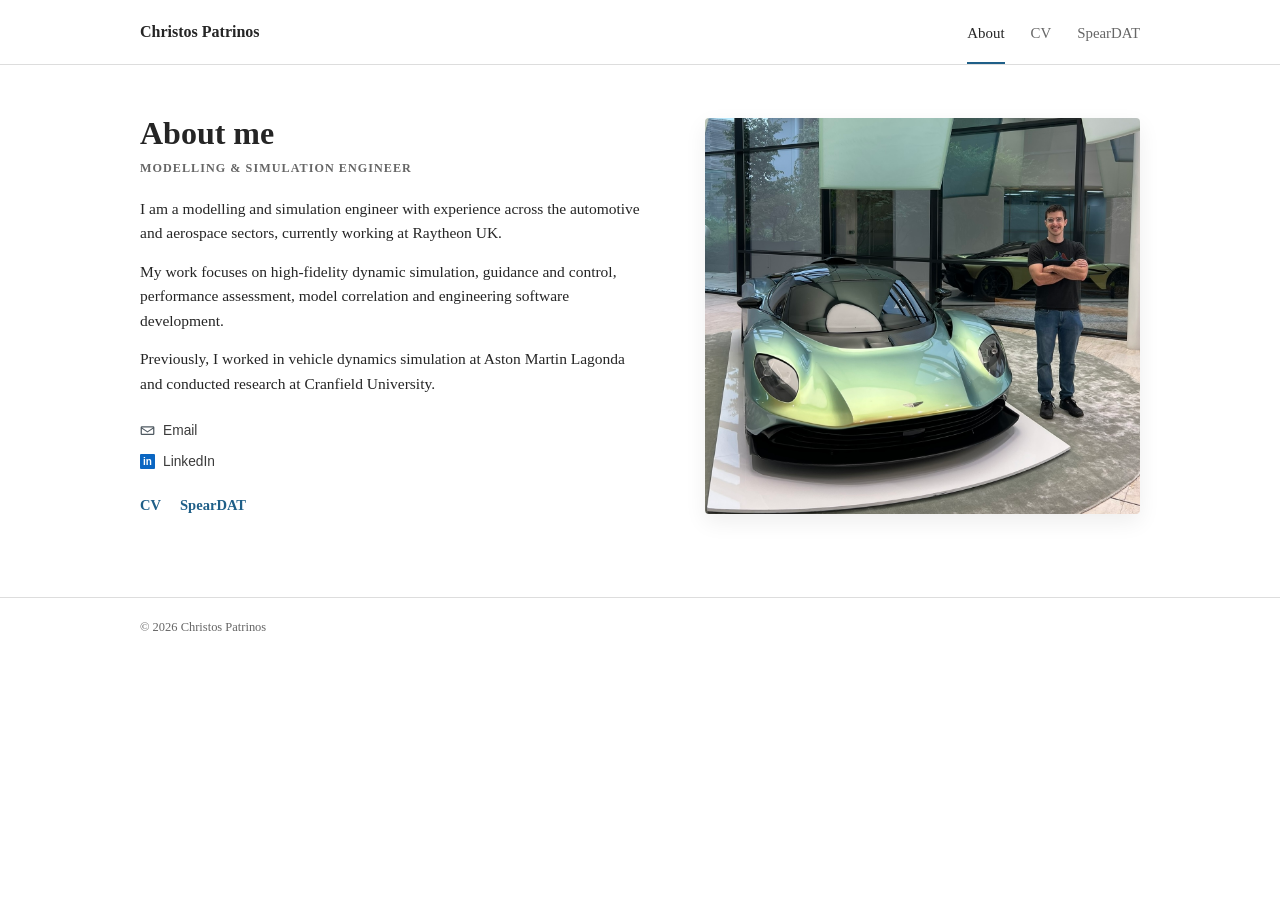
==== index.html @ 9a6ac619 "Initial personal website" ====
<!DOCTYPE html>
<html lang="en">
<head>
  <meta charset="UTF-8">
  <meta name="viewport" content="width=device-width, initial-scale=1.0">
  <title>Christos Patrinos</title>
  <meta
    name="description"
    content="Christos Patrinos — modelling and simulation engineer with experience across automotive and aerospace engineering."
  >
  <link rel="stylesheet" href="assets/css/style.css">
</head>

<body>
  <header class="site-header">
    <div class="container nav-container">
      <a class="site-name" href="/">Christos Patrinos</a>

      <nav aria-label="Primary navigation">
        <a class="active" href="/" aria-current="page">About</a>
        <a href="/cv/">CV</a>
        <a href="/speardat/">SpearDAT</a>
      </nav>
    </div>
  </header>

  <main class="container">
    <section class="hero">
      <div class="hero-text">
        <h1>About me</h1>
        <p class="eyebrow">Modelling &amp; Simulation Engineer</p>

        <p>
          I am a modelling and simulation engineer with experience across the
          automotive and aerospace sectors, currently working at Raytheon UK.
        </p>

        <p>
          My work focuses on high-fidelity dynamic simulation, guidance and
          control, performance assessment, model correlation and engineering
          software development.
        </p>

        <p>
          Previously, I worked in vehicle dynamics simulation at Aston Martin
          Lagonda and conducted research at Cranfield University.
        </p>

        <div class="contact-links">
          <a
            class="contact-link"
            href="mailto:christos.patrinos@outlook.com"
            aria-label="Email Christos Patrinos"
          >
            <span class="icon-box icon-email" aria-hidden="true">
              <svg viewBox="0 0 24 24">
                <path d="M3 5h18a2 2 0 0 1 2 2v10a2 2 0 0 1-2 2H3a2 2 0 0 1-2-2V7a2 2 0 0 1 2-2zm0 2 9 6 9-6H3zm18 10V9.35l-8.45 5.63a1 1 0 0 1-1.1 0L3 9.35V17h18z"/>
              </svg>
            </span>
            Email
          </a>

          <a
            class="contact-link"
            href="https://www.linkedin.com/in/christos-patrinos/"
            target="_blank"
            rel="noopener noreferrer"
            aria-label="Christos Patrinos on LinkedIn"
          >
            <span class="linkedin-badge" aria-hidden="true">in</span>
            LinkedIn
          </a>
        </div>

        <div class="quick-links">
          <a href="/cv/">CV</a>
          <a href="/speardat/">SpearDAT</a>
        </div>
      </div>

      <div class="hero-image">
        <img src="assets/images/profile.jpeg" alt="">
      </div>
    </section>
  </main>

  <footer class="site-footer">
    <div class="container">© 2026 Christos Patrinos</div>
  </footer>
</body>
</html>
---- assets/css/style.css ----
:root {
  --text: #252525;
  --muted: #666666;
  --border: #dddddd;
  --accent: #1f5f88;
  --accent-dark: #174866;
  --soft: #f7f8f9;
  --background: #ffffff;
  --linkedin: #0a66c2;
  --max-width: 1000px;
}

* {
  box-sizing: border-box;
}

html {
  scroll-behavior: smooth;
}

body {
  margin: 0;
  background: var(--background);
  color: var(--text);
  font-family: Georgia, "Times New Roman", serif;
  font-size: 15.5px;
  line-height: 1.58;
}

a {
  color: var(--accent);
}

.container {
  width: min(calc(100% - 40px), var(--max-width));
  margin: 0 auto;
}

.site-header {
  margin-bottom: 42px;
  border-bottom: 1px solid var(--border);
}

.nav-container {
  display: flex;
  min-height: 64px;
  align-items: center;
  justify-content: space-between;
}

.site-name {
  color: var(--text);
  font-size: 1rem;
  font-weight: 700;
  text-decoration: none;
}

nav {
  display: flex;
  gap: 26px;
}

nav a {
  position: relative;
  padding: 21px 0 18px;
  color: var(--muted);
  font-size: 0.93rem;
  text-decoration: none;
}

nav a:hover,
nav a.active {
  color: var(--text);
}

nav a.active::after {
  position: absolute;
  right: 0;
  bottom: -1px;
  left: 0;
  height: 2px;
  background: var(--accent);
  content: "";
}

h1,
h2 {
  color: var(--text);
}

h1 {
  margin: 0 0 12px;
  font-size: 2rem;
  font-weight: 700;
  line-height: 1.14;
}

h2 {
  margin: 0 0 10px;
  font-size: 1.28rem;
  line-height: 1.25;
}

p {
  margin: 0 0 14px;
}

.eyebrow {
  margin: 0 0 18px;
  color: var(--muted);
  font-size: 0.76rem;
  font-weight: 600;
  letter-spacing: 0.085em;
  text-transform: uppercase;
}

.hero {
  display: grid;
  grid-template-columns: minmax(0, 1.08fr) minmax(290px, 0.92fr);
  gap: 54px;
  align-items: center;
  padding: 8px 0 56px;
}

.hero-text {
  max-width: 610px;
}

.hero-text h1 {
  margin-bottom: 8px;
  font-size: 2rem;
}

.hero-text p {
  max-width: 590px;
}

.hero-image img {
  display: block;
  width: 100%;
  max-height: 430px;
  border-radius: 4px;
  box-shadow: 0 8px 22px rgba(0, 0, 0, 0.07);
  object-fit: cover;
}

.contact-links {
  display: flex;
  flex-direction: column;
  gap: 9px;
  margin-top: 24px;
  font-family: Arial, Helvetica, sans-serif;
  font-size: 0.86rem;
}

.contact-link {
  display: inline-flex;
  width: fit-content;
  gap: 8px;
  align-items: center;
  color: #3b3b3b;
  text-decoration: none;
}

.contact-link:hover {
  text-decoration: underline;
}

.icon-box {
  display: inline-flex;
  width: 15px;
  height: 15px;
  align-items: center;
  justify-content: center;
}

.icon-box svg {
  width: 15px;
  height: 15px;
  fill: #4f5961;
}

.linkedin-badge {
  display: inline-flex;
  width: 15px;
  height: 15px;
  align-items: center;
  justify-content: center;
  border-radius: 1px;
  background: var(--linkedin);
  color: #ffffff;
  font-family: Arial, Helvetica, sans-serif;
  font-size: 10px;
  font-weight: 700;
  line-height: 1;
}

.quick-links {
  display: flex;
  gap: 19px;
  margin-top: 21px;
  font-size: 0.91rem;
}

.quick-links a,
.text-link {
  color: var(--accent);
  font-weight: 600;
  text-decoration: none;
}

.quick-links a:hover,
.text-link:hover {
  color: var(--accent-dark);
  text-decoration: underline;
}

.page {
  padding-bottom: 52px;
}

.page-heading {
  display: flex;
  gap: 24px;
  align-items: center;
  justify-content: space-between;
  margin-bottom: 22px;
}

.page-heading h1 {
  margin-bottom: 0;
  font-size: 1.72rem;
}

.project-intro {
  max-width: 820px;
}

.project-intro h1 {
  font-size: 2.15rem;
}

.lede {
  max-width: 780px;
  margin-bottom: 22px;
  color: #444444;
  font-size: 1.03rem;
  line-height: 1.52;
}

.prose {
  max-width: 780px;
}

.action-row {
  display: flex;
  flex-wrap: wrap;
  gap: 12px;
  margin: 24px 0 0;
}

.button {
  display: inline-block;
  padding: 8px 13px;
  border: 1px solid var(--accent);
  border-radius: 3px;
  background: var(--accent);
  color: #ffffff;
  font-family: Arial, Helvetica, sans-serif;
  font-size: 0.82rem;
  font-weight: 600;
  line-height: 1.2;
  text-decoration: none;
}

.button:hover {
  border-color: var(--accent-dark);
  background: var(--accent-dark);
}

.button-secondary {
  background: #ffffff;
  color: var(--accent);
}

.button-secondary:hover {
  background: var(--soft);
  color: var(--accent-dark);
}

.content-section {
  margin-top: 46px;
}

.section-intro {
  max-width: 760px;
  color: var(--muted);
}

.document-frame {
  display: block;
  width: 100%;
  border: 1px solid var(--border);
  border-radius: 2px;
  background: var(--soft);
}

.cv-frame {
  height: 1080px;
}

.presentation-frame {
  height: 720px;
  margin-top: 16px;
}

.documentation {
  max-width: 760px;
  padding-bottom: 8px;
}

.site-footer {
  margin-top: 24px;
  border-top: 1px solid var(--border);
  color: var(--muted);
  font-size: 0.78rem;
}

.site-footer .container {
  padding: 20px 0 26px;
}

@media (max-width: 780px) {
  body {
    font-size: 15px;
  }

  .container {
    width: min(calc(100% - 30px), var(--max-width));
  }

  .site-header {
    margin-bottom: 32px;
  }

  .nav-container {
    flex-direction: column;
    gap: 5px;
    padding-top: 12px;
  }

  nav {
    gap: 20px;
  }

  nav a {
    padding: 8px 0 13px;
  }

  .hero {
    grid-template-columns: 1fr;
    gap: 30px;
    padding-top: 0;
  }

  .hero-image {
    order: -1;
  }

  .hero-image img {
    max-height: 360px;
  }

  .page-heading {
    align-items: flex-start;
    flex-direction: column;
    gap: 12px;
  }

  .cv-frame {
    height: 850px;
  }

  .presentation-frame {
    height: 560px;
  }
}
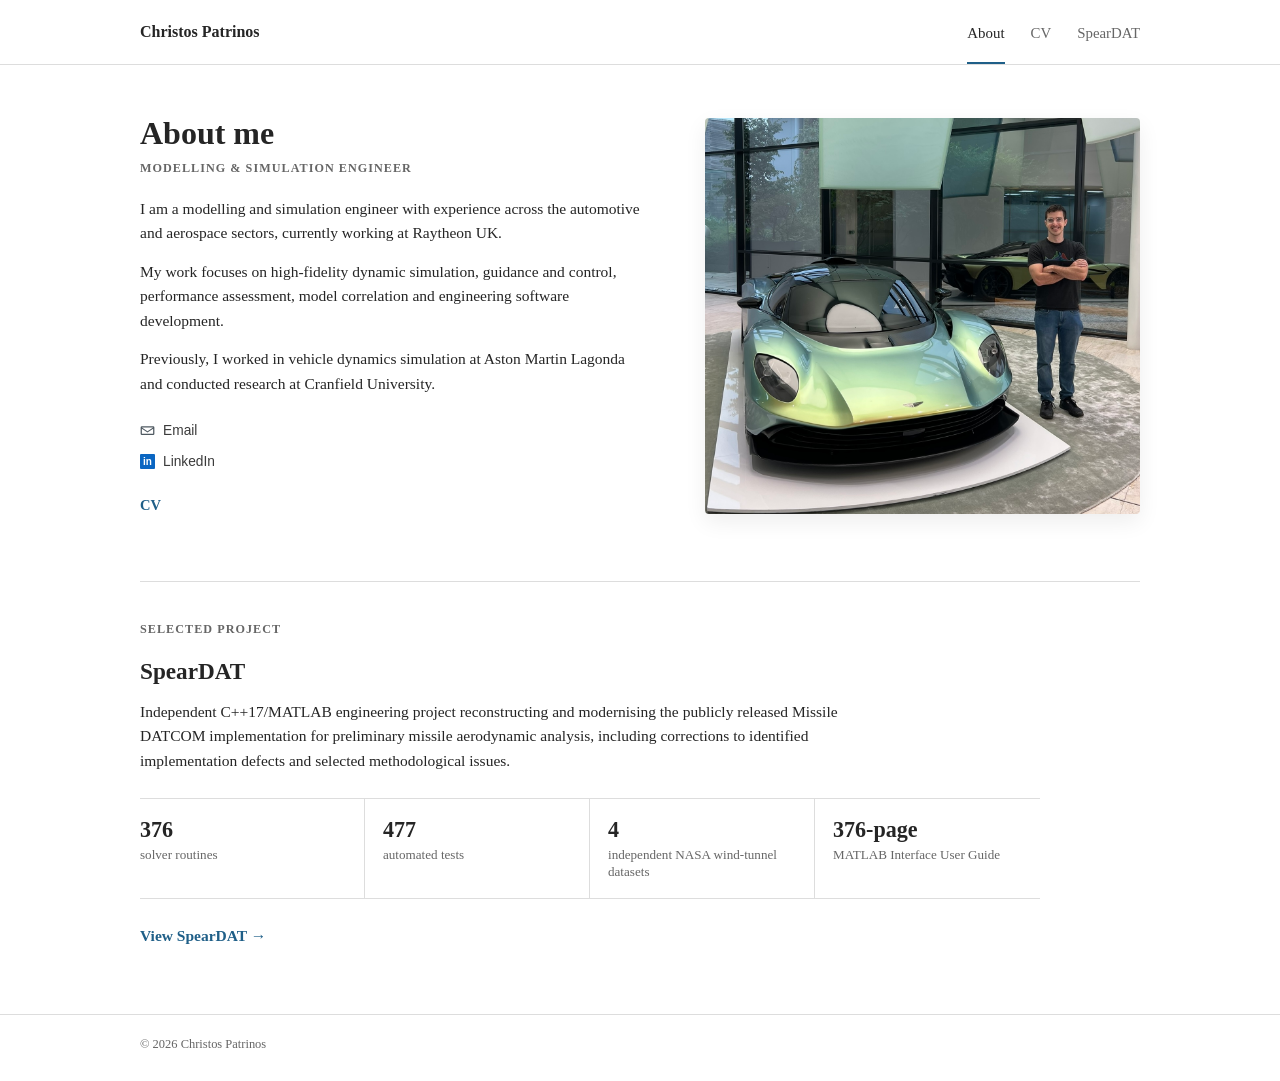
==== commit f2e1ff5f: "Update website content" ====
--- a/index.html
+++ b/index.html
@@ -74,13 +74,45 @@
 
         <div class="quick-links">
           <a href="/cv/">CV</a>
-          <a href="/speardat/">SpearDAT</a>
         </div>
       </div>
 
       <div class="hero-image">
         <img src="assets/images/profile.jpeg" alt="">
       </div>
+    </section>
+
+    <section class="selected-project">
+      <p class="eyebrow">Selected Project</p>
+      <h2>SpearDAT</h2>
+
+      <p class="selected-project-summary">
+        Independent C++17/MATLAB engineering project reconstructing and
+        modernising the publicly released Missile DATCOM implementation for
+        preliminary missile aerodynamic analysis, including corrections to
+        identified implementation defects and selected methodological issues.
+      </p>
+
+      <div class="evidence-grid compact-evidence" aria-label="SpearDAT project evidence">
+        <div class="evidence-item">
+          <strong>376</strong>
+          <span>solver routines</span>
+        </div>
+        <div class="evidence-item">
+          <strong>477</strong>
+          <span>automated tests</span>
+        </div>
+        <div class="evidence-item">
+          <strong>4</strong>
+          <span>independent NASA wind-tunnel datasets</span>
+        </div>
+        <div class="evidence-item">
+          <strong>376-page</strong>
+          <span>MATLAB Interface User Guide</span>
+        </div>
+      </div>
+
+      <a class="project-link" href="/speardat/">View SpearDAT →</a>
     </section>
   </main>
 
--- a/assets/css/style.css
+++ b/assets/css/style.css
@@ -330,6 +330,132 @@
   padding: 20px 0 26px;
 }
 
+
+/* Selected project — homepage */
+
+.selected-project {
+  margin: 8px 0 58px;
+  padding: 38px 0 8px;
+  border-top: 1px solid var(--border);
+}
+
+.selected-project h2 {
+  margin-bottom: 14px;
+  font-size: 1.45rem;
+}
+
+.selected-project-summary {
+  max-width: 760px;
+  margin-bottom: 24px;
+}
+
+.project-link {
+  display: inline-block;
+  margin-top: 21px;
+  color: var(--accent);
+  font-weight: 600;
+  text-decoration: none;
+}
+
+.project-link:hover {
+  color: var(--accent-dark);
+  text-decoration: underline;
+}
+
+/* SpearDAT evidence */
+
+.evidence-grid {
+  display: grid;
+  grid-template-columns: repeat(4, 1fr);
+  margin: 28px 0 4px;
+  border-top: 1px solid var(--border);
+  border-bottom: 1px solid var(--border);
+}
+
+.evidence-item {
+  min-width: 0;
+  padding: 18px 18px 17px;
+  border-right: 1px solid var(--border);
+}
+
+.evidence-item:first-child {
+  padding-left: 0;
+}
+
+.evidence-item:last-child {
+  border-right: 0;
+}
+
+.evidence-item strong {
+  display: block;
+  margin-bottom: 3px;
+  color: var(--text);
+  font-size: 1.38rem;
+  font-weight: 700;
+  line-height: 1.15;
+}
+
+.evidence-item span {
+  display: block;
+  color: var(--muted);
+  font-size: 0.82rem;
+  line-height: 1.35;
+}
+
+.compact-evidence {
+  max-width: 900px;
+  margin-top: 25px;
+}
+
+/* SpearDAT content */
+
+.project-scope,
+.verification-section,
+.project-basis {
+  max-width: 790px;
+}
+
+.project-figure {
+  max-width: 900px;
+  margin-right: 0;
+  margin-left: 0;
+}
+
+.project-figure img {
+  display: block;
+  width: 100%;
+  height: auto;
+  border: 1px solid var(--border);
+  border-radius: 3px;
+  background: #ffffff;
+}
+
+.project-figure figcaption {
+  max-width: 820px;
+  margin-top: 10px;
+  color: var(--muted);
+  font-size: 0.84rem;
+  line-height: 1.5;
+}
+
+.validation-figure {
+  margin-top: 28px;
+}
+
+.project-basis {
+  padding: 20px 22px 18px;
+  border-left: 3px solid var(--accent);
+  background: var(--soft);
+}
+
+.project-basis h2 {
+  font-size: 1.06rem;
+}
+
+.project-basis p:last-child {
+  margin-bottom: 0;
+}
+
 @media (max-width: 780px) {
   body {
     font-size: 15px;
@@ -384,4 +510,35 @@
   .presentation-frame {
     height: 560px;
   }
-}
+
+  .evidence-grid {
+    grid-template-columns: repeat(2, 1fr);
+  }
+
+  .evidence-item {
+    padding: 15px 14px;
+    border-bottom: 1px solid var(--border);
+  }
+
+  .evidence-item:nth-child(2) {
+    border-right: 0;
+  }
+
+  .evidence-item:nth-child(3),
+  .evidence-item:nth-child(4) {
+    border-bottom: 0;
+  }
+
+  .evidence-item:nth-child(3) {
+    padding-left: 0;
+  }
+
+  .selected-project {
+    margin-bottom: 46px;
+    padding-top: 30px;
+  }
+
+  .project-basis {
+    padding: 18px;
+  }
+}
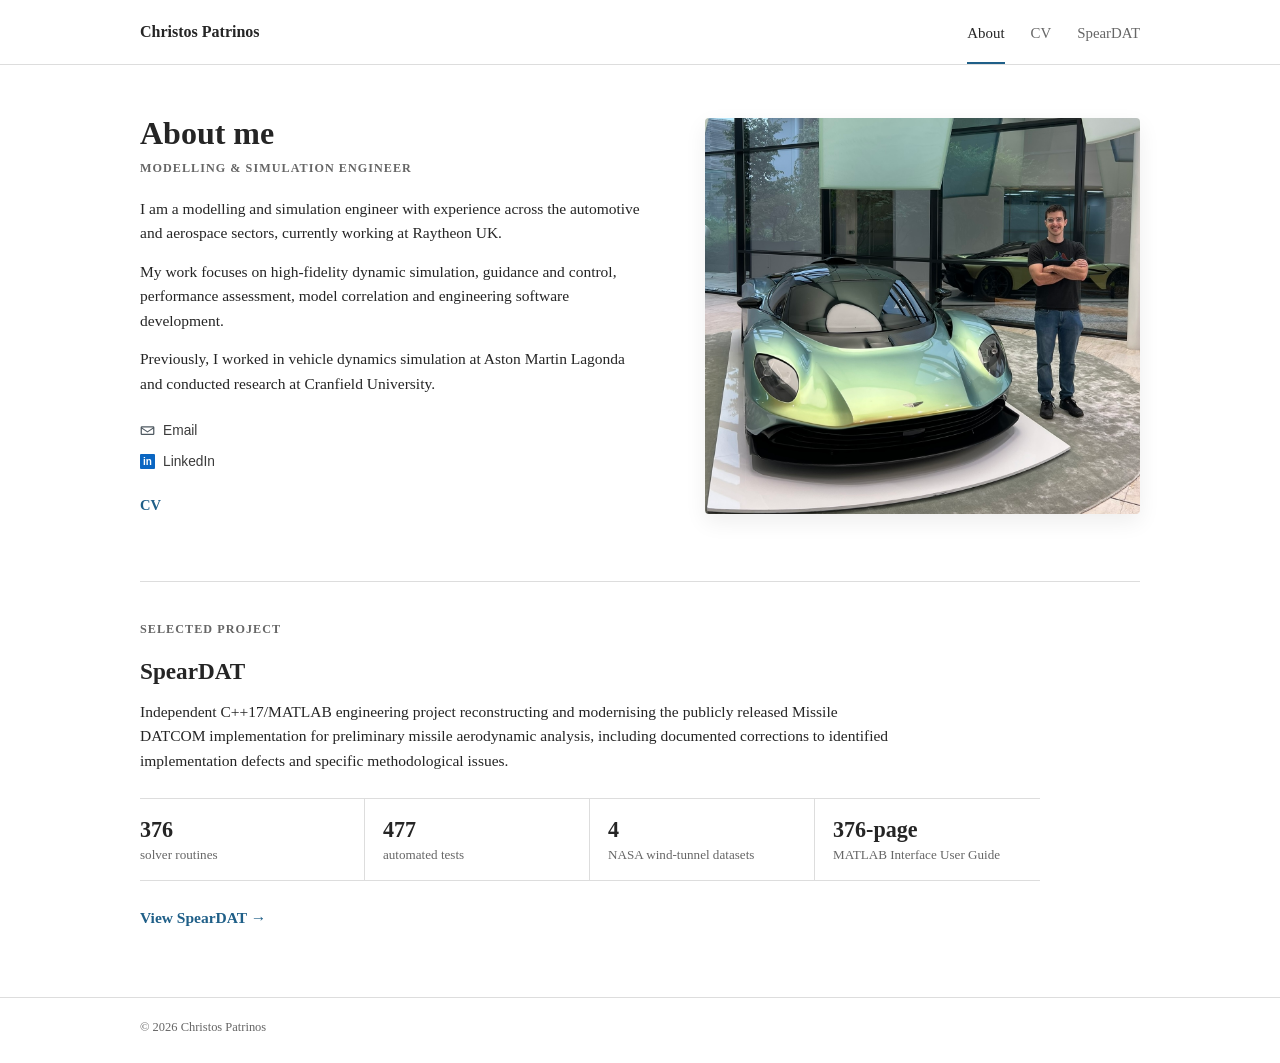
==== commit 773a461d: "Refine SpearDAT website wording" ====
--- a/index.html
+++ b/index.html
@@ -89,8 +89,8 @@
       <p class="selected-project-summary">
         Independent C++17/MATLAB engineering project reconstructing and
         modernising the publicly released Missile DATCOM implementation for
-        preliminary missile aerodynamic analysis, including corrections to
-        identified implementation defects and selected methodological issues.
+        preliminary missile aerodynamic analysis, including documented corrections
+        to identified implementation defects and specific methodological issues.
       </p>
 
       <div class="evidence-grid compact-evidence" aria-label="SpearDAT project evidence">
@@ -104,7 +104,7 @@
         </div>
         <div class="evidence-item">
           <strong>4</strong>
-          <span>independent NASA wind-tunnel datasets</span>
+          <span>NASA wind-tunnel datasets</span>
         </div>
         <div class="evidence-item">
           <strong>376-page</strong>
